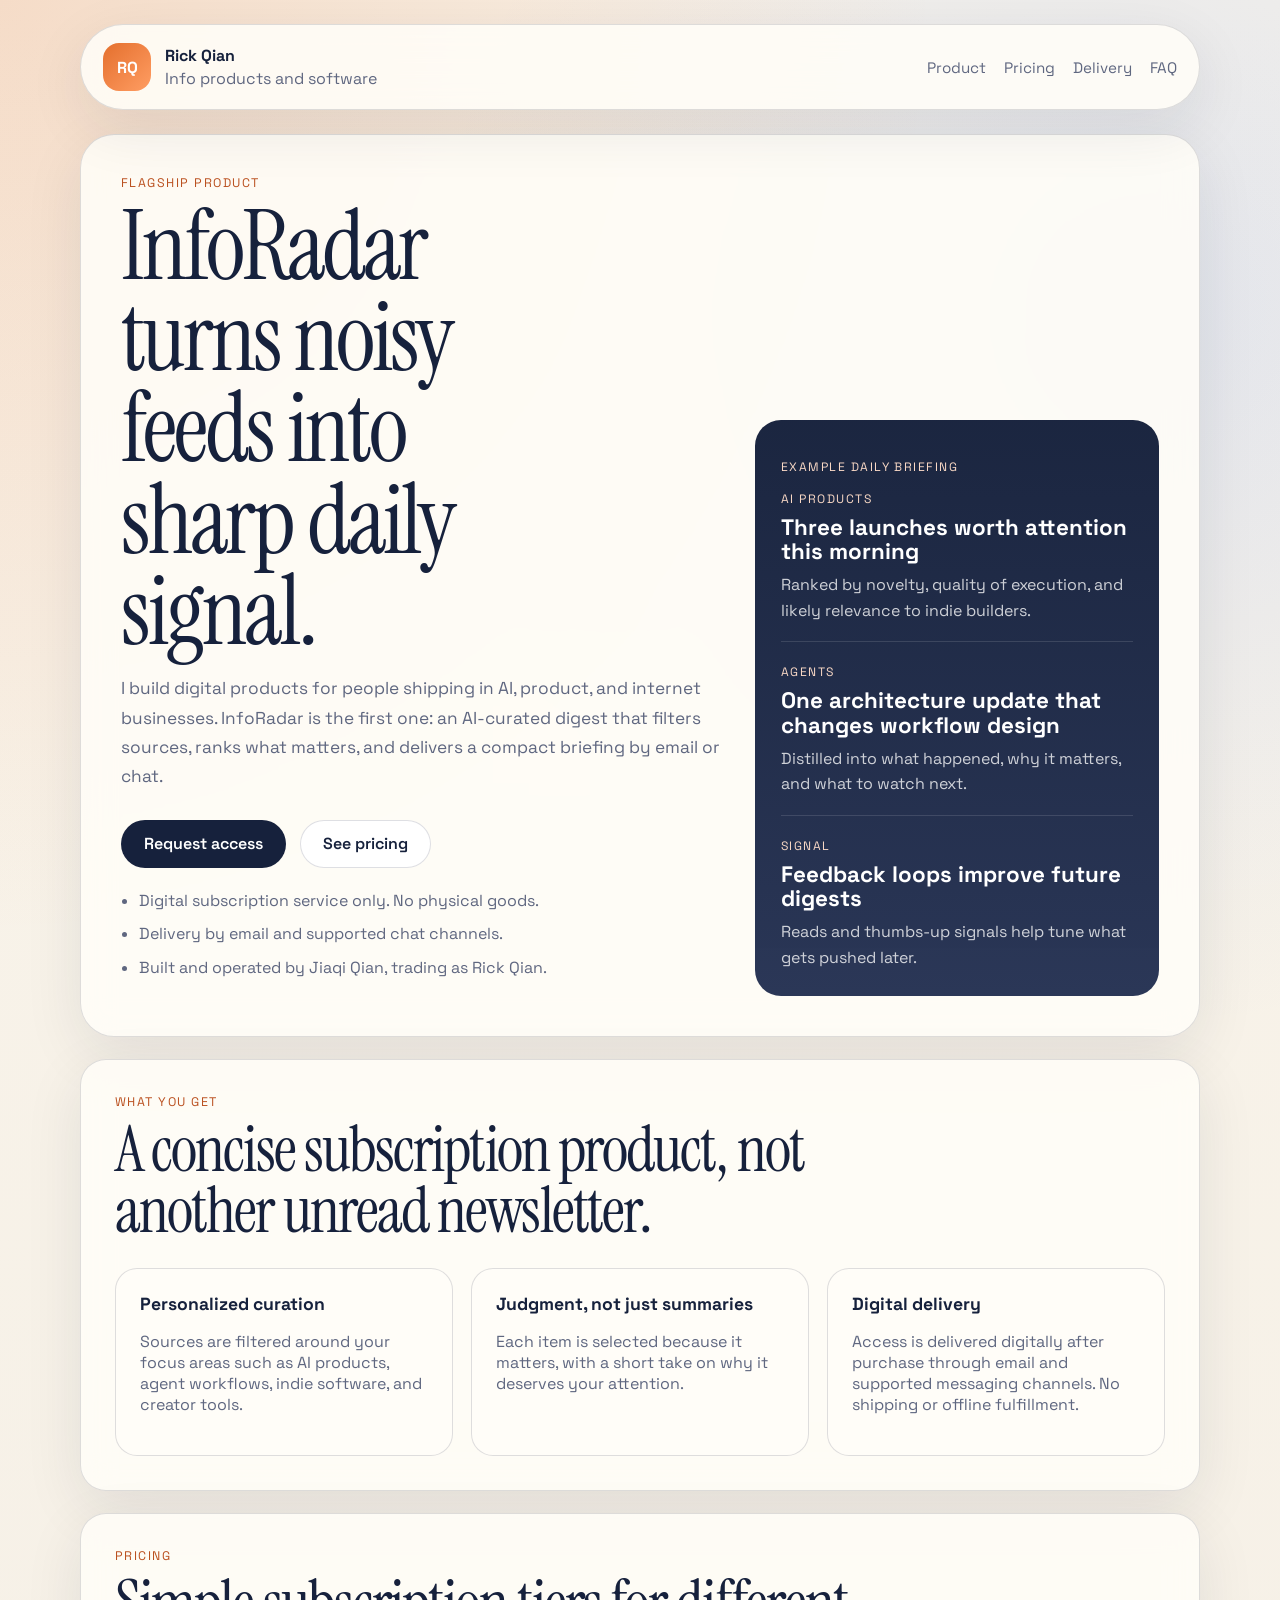
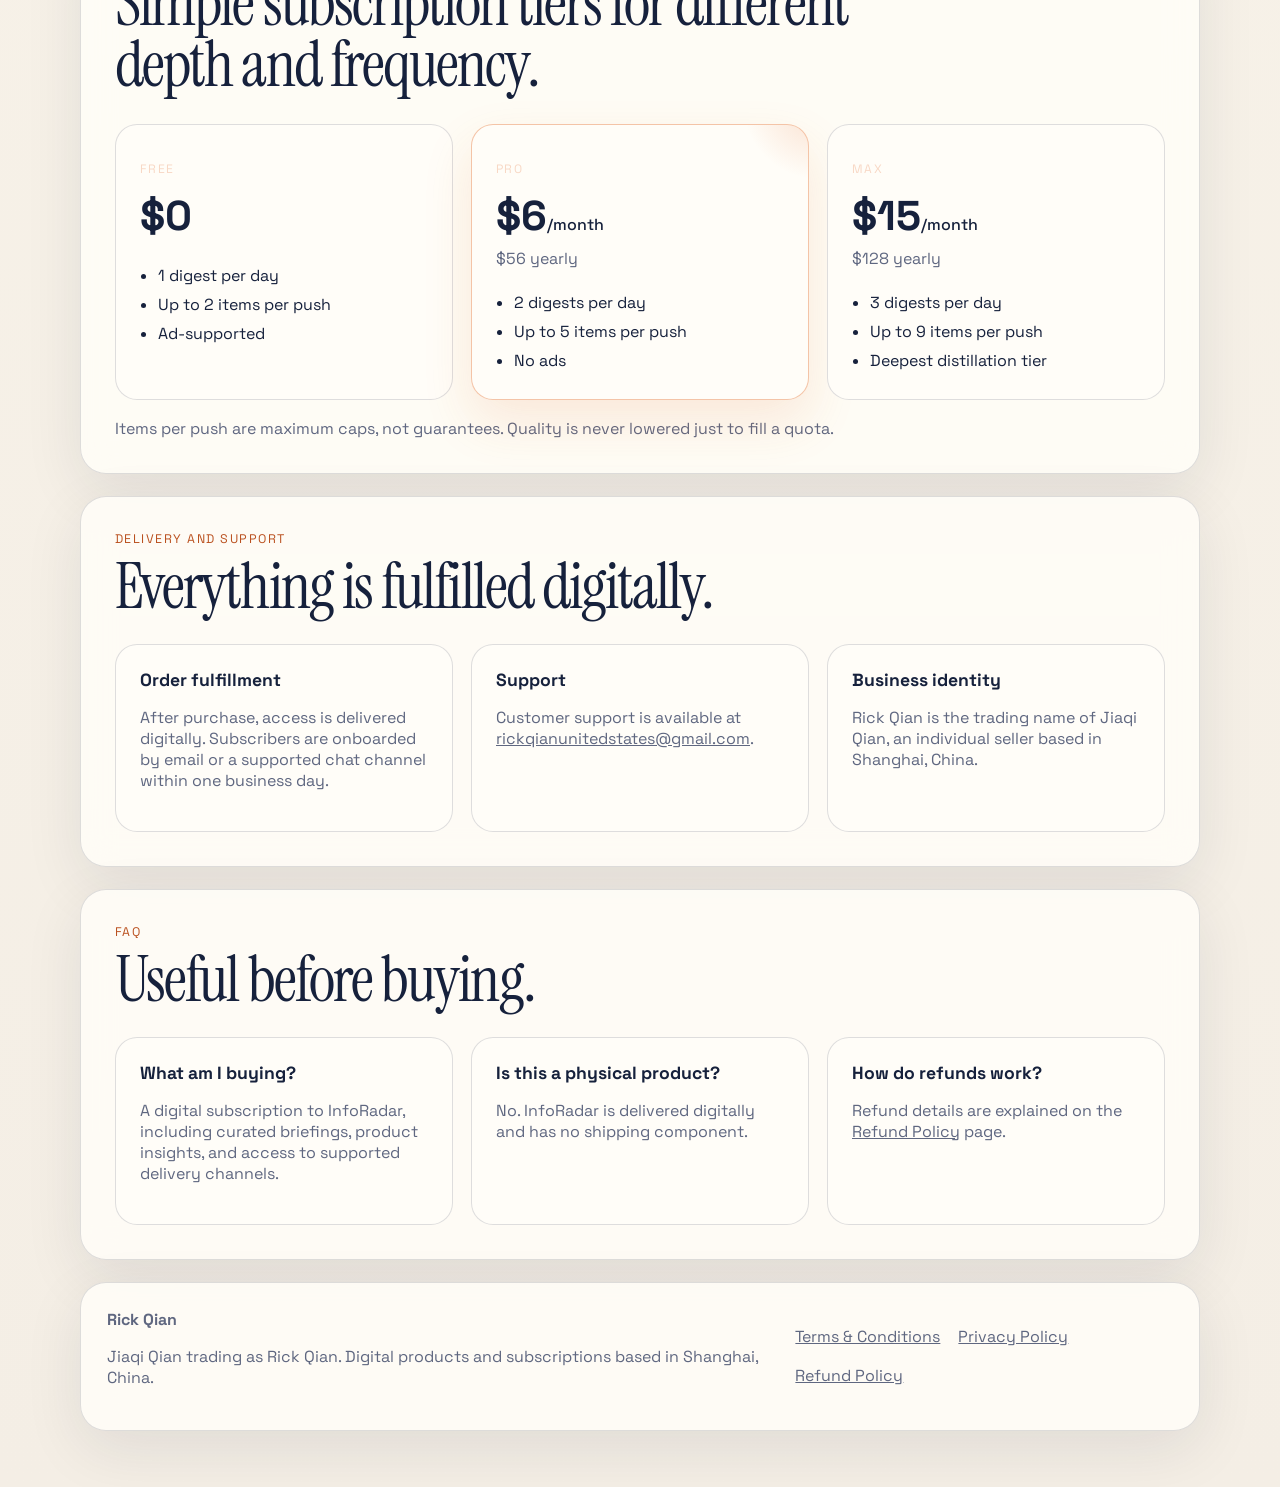
==== index.html @ 881dbdaf "Initial site for Rick Qian and InfoRadar" ====
<!doctype html>
<html lang="en">
  <head>
    <meta charset="utf-8">
    <meta name="viewport" content="width=device-width, initial-scale=1">
    <title>Rick Qian | InfoRadar</title>
    <meta
      name="description"
      content="InfoRadar is an AI-curated signal service for builders, creators, and operators who want fewer links and better judgment."
    >
    <link rel="preconnect" href="https://fonts.googleapis.com">
    <link rel="preconnect" href="https://fonts.gstatic.com" crossorigin>
    <link
      href="https://fonts.googleapis.com/css2?family=Instrument+Serif:ital@0;1&family=Space+Grotesk:wght@400;500;700&display=swap"
      rel="stylesheet"
    >
    <link rel="stylesheet" href="styles.css">
  </head>
  <body>
    <div class="page-shell">
      <header class="site-header">
        <a class="brand" href="index.html">
          <span class="brand-mark">RQ</span>
          <span class="brand-copy">
            <strong>Rick Qian</strong>
            <span>Info products and software</span>
          </span>
        </a>

        <nav class="site-nav" aria-label="Primary">
          <a href="#product">Product</a>
          <a href="#pricing">Pricing</a>
          <a href="#delivery">Delivery</a>
          <a href="#faq">FAQ</a>
        </nav>
      </header>

      <main>
        <section class="hero">
          <div class="hero-copy">
            <p class="eyebrow">Flagship product</p>
            <h1>InfoRadar turns noisy feeds into sharp daily signal.</h1>
            <p class="lead">
              I build digital products for people shipping in AI, product, and
              internet businesses. InfoRadar is the first one: an AI-curated
              digest that filters sources, ranks what matters, and delivers a
              compact briefing by email or chat.
            </p>

            <div class="hero-actions">
              <a class="button button-primary" href="mailto:rickqianunitedstates@gmail.com?subject=InfoRadar%20access">
                Request access
              </a>
              <a class="button button-secondary" href="#pricing">See pricing</a>
            </div>

            <ul class="hero-points">
              <li>Digital subscription service only. No physical goods.</li>
              <li>Delivery by email and supported chat channels.</li>
              <li>Built and operated by Jiaqi Qian, trading as Rick Qian.</li>
            </ul>
          </div>

          <aside class="hero-card" aria-label="Example digest">
            <p class="card-label">Example daily briefing</p>
            <div class="digest-item">
              <span class="digest-topic">AI products</span>
              <h2>Three launches worth attention this morning</h2>
              <p>
                Ranked by novelty, quality of execution, and likely relevance to
                indie builders.
              </p>
            </div>
            <div class="digest-item">
              <span class="digest-topic">Agents</span>
              <h2>One architecture update that changes workflow design</h2>
              <p>
                Distilled into what happened, why it matters, and what to watch
                next.
              </p>
            </div>
            <div class="digest-item">
              <span class="digest-topic">Signal</span>
              <h2>Feedback loops improve future digests</h2>
              <p>
                Reads and thumbs-up signals help tune what gets pushed later.
              </p>
            </div>
          </aside>
        </section>

        <section class="section" id="product">
          <div class="section-heading">
            <p class="eyebrow">What you get</p>
            <h2>A concise subscription product, not another unread newsletter.</h2>
          </div>

          <div class="feature-grid">
            <article class="feature-card">
              <h3>Personalized curation</h3>
              <p>
                Sources are filtered around your focus areas such as AI products,
                agent workflows, indie software, and creator tools.
              </p>
            </article>
            <article class="feature-card">
              <h3>Judgment, not just summaries</h3>
              <p>
                Each item is selected because it matters, with a short take on
                why it deserves your attention.
              </p>
            </article>
            <article class="feature-card">
              <h3>Digital delivery</h3>
              <p>
                Access is delivered digitally after purchase through email and
                supported messaging channels. No shipping or offline fulfillment.
              </p>
            </article>
          </div>
        </section>

        <section class="section" id="pricing">
          <div class="section-heading">
            <p class="eyebrow">Pricing</p>
            <h2>Simple subscription tiers for different depth and frequency.</h2>
          </div>

          <div class="pricing-grid">
            <article class="price-card">
              <p class="tier">Free</p>
              <p class="price">$0</p>
              <ul>
                <li>1 digest per day</li>
                <li>Up to 2 items per push</li>
                <li>Ad-supported</li>
              </ul>
            </article>

            <article class="price-card featured">
              <p class="tier">Pro</p>
              <p class="price">$6<span>/month</span></p>
              <p class="price-subtitle">$56 yearly</p>
              <ul>
                <li>2 digests per day</li>
                <li>Up to 5 items per push</li>
                <li>No ads</li>
              </ul>
            </article>

            <article class="price-card">
              <p class="tier">Max</p>
              <p class="price">$15<span>/month</span></p>
              <p class="price-subtitle">$128 yearly</p>
              <ul>
                <li>3 digests per day</li>
                <li>Up to 9 items per push</li>
                <li>Deepest distillation tier</li>
              </ul>
            </article>
          </div>

          <p class="pricing-note">
            Items per push are maximum caps, not guarantees. Quality is never
            lowered just to fill a quota.
          </p>
        </section>

        <section class="section delivery" id="delivery">
          <div class="section-heading">
            <p class="eyebrow">Delivery and support</p>
            <h2>Everything is fulfilled digitally.</h2>
          </div>

          <div class="delivery-grid">
            <article>
              <h3>Order fulfillment</h3>
              <p>
                After purchase, access is delivered digitally. Subscribers are
                onboarded by email or a supported chat channel within one
                business day.
              </p>
            </article>
            <article>
              <h3>Support</h3>
              <p>
                Customer support is available at
                <a href="mailto:rickqianunitedstates@gmail.com">rickqianunitedstates@gmail.com</a>.
              </p>
            </article>
            <article>
              <h3>Business identity</h3>
              <p>
                Rick Qian is the trading name of Jiaqi Qian, an individual seller
                based in Shanghai, China.
              </p>
            </article>
          </div>
        </section>

        <section class="section faq" id="faq">
          <div class="section-heading">
            <p class="eyebrow">FAQ</p>
            <h2>Useful before buying.</h2>
          </div>

          <div class="faq-list">
            <article>
              <h3>What am I buying?</h3>
              <p>
                A digital subscription to InfoRadar, including curated briefings,
                product insights, and access to supported delivery channels.
              </p>
            </article>
            <article>
              <h3>Is this a physical product?</h3>
              <p>No. InfoRadar is delivered digitally and has no shipping component.</p>
            </article>
            <article>
              <h3>How do refunds work?</h3>
              <p>
                Refund details are explained on the
                <a href="refunds.html">Refund Policy</a> page.
              </p>
            </article>
          </div>
        </section>
      </main>

      <footer class="site-footer">
        <div>
          <p class="footer-brand">Rick Qian</p>
          <p>
            Jiaqi Qian trading as Rick Qian. Digital products and subscriptions
            based in Shanghai, China.
          </p>
        </div>

        <nav aria-label="Footer">
          <a href="terms.html">Terms &amp; Conditions</a>
          <a href="privacy.html">Privacy Policy</a>
          <a href="refunds.html">Refund Policy</a>
        </nav>
      </footer>
    </div>
  </body>
</html>
---- styles.css ----
:root {
  --bg: #f7f2e8;
  --panel: #fffdf8;
  --ink: #16213c;
  --muted: #5f6780;
  --line: rgba(22, 33, 60, 0.14);
  --accent: #e46f2d;
  --accent-dark: #ba5120;
  --accent-soft: #f8d8c5;
  --shadow: 0 18px 60px rgba(22, 33, 60, 0.09);
  --radius: 26px;
}

* {
  box-sizing: border-box;
}

html {
  scroll-behavior: smooth;
}

body {
  margin: 0;
  color: var(--ink);
  background:
    radial-gradient(circle at top left, rgba(228, 111, 45, 0.18), transparent 28%),
    radial-gradient(circle at 90% 10%, rgba(68, 124, 251, 0.12), transparent 24%),
    linear-gradient(180deg, #f9f4ea 0%, #f4eee5 100%);
  font-family: "Space Grotesk", "Avenir Next", "Segoe UI", sans-serif;
}

a {
  color: inherit;
}

.page-shell {
  width: min(1120px, calc(100vw - 32px));
  margin: 0 auto;
  padding: 24px 0 56px;
}

.site-header,
.hero,
.section,
.site-footer {
  background: rgba(255, 253, 248, 0.88);
  border: 1px solid var(--line);
  box-shadow: var(--shadow);
  backdrop-filter: blur(16px);
}

.site-header {
  display: flex;
  align-items: center;
  justify-content: space-between;
  gap: 20px;
  padding: 18px 22px;
  border-radius: 999px;
  position: sticky;
  top: 16px;
  z-index: 20;
}

.brand {
  display: inline-flex;
  align-items: center;
  gap: 14px;
  text-decoration: none;
}

.brand-mark {
  width: 48px;
  height: 48px;
  border-radius: 16px;
  display: inline-flex;
  align-items: center;
  justify-content: center;
  font-weight: 700;
  color: white;
  background: linear-gradient(135deg, var(--accent), #ff9d63);
}

.brand-copy {
  display: inline-flex;
  flex-direction: column;
  gap: 2px;
}

.brand-copy strong {
  font-size: 1rem;
}

.brand-copy span,
.site-nav a,
.lead,
.hero-points,
.feature-card p,
.delivery-grid p,
.faq-list p,
.pricing-note,
.site-footer p,
.site-footer a,
.policy-copy p,
.policy-copy li {
  color: var(--muted);
}

.site-nav {
  display: inline-flex;
  flex-wrap: wrap;
  gap: 18px;
}

.site-nav a {
  text-decoration: none;
  font-size: 0.95rem;
}

.hero {
  margin-top: 24px;
  border-radius: calc(var(--radius) + 8px);
  padding: 40px;
  display: grid;
  gap: 28px;
  grid-template-columns: minmax(0, 1.2fr) minmax(320px, 0.8fr);
}

.eyebrow {
  margin: 0 0 10px;
  text-transform: uppercase;
  letter-spacing: 0.12em;
  font-size: 0.78rem;
  color: var(--accent-dark);
}

.hero h1,
.section h2,
.policy-hero h1 {
  margin: 0;
  line-height: 0.95;
  font-family: "Instrument Serif", Georgia, serif;
  font-weight: 400;
  letter-spacing: -0.03em;
}

.hero h1 {
  font-size: clamp(3rem, 8vw, 6rem);
  max-width: 10ch;
}

.lead {
  font-size: 1.08rem;
  line-height: 1.7;
  max-width: 60ch;
}

.hero-actions {
  display: flex;
  gap: 14px;
  flex-wrap: wrap;
  margin: 28px 0 20px;
}

.button {
  display: inline-flex;
  align-items: center;
  justify-content: center;
  min-height: 48px;
  padding: 0 22px;
  border-radius: 999px;
  text-decoration: none;
  font-weight: 600;
  border: 1px solid var(--line);
}

.button-primary {
  background: var(--ink);
  color: white;
  border-color: transparent;
}

.button-secondary {
  background: white;
}

.hero-points {
  display: grid;
  gap: 8px;
  padding-left: 18px;
  line-height: 1.6;
}

.hero-card {
  align-self: end;
  background: linear-gradient(180deg, rgba(22, 33, 60, 0.98), rgba(31, 44, 78, 0.95));
  color: white;
  border-radius: var(--radius);
  padding: 26px;
}

.card-label,
.digest-topic,
.tier {
  text-transform: uppercase;
  letter-spacing: 0.12em;
  font-size: 0.76rem;
  color: var(--accent-soft);
}

.digest-item + .digest-item {
  margin-top: 18px;
  padding-top: 18px;
  border-top: 1px solid rgba(255, 255, 255, 0.12);
}

.digest-item h2 {
  margin: 8px 0 8px;
  font-size: 1.4rem;
  line-height: 1.08;
}

.digest-item p {
  margin: 0;
  color: rgba(255, 255, 255, 0.78);
  line-height: 1.6;
}

.section {
  margin-top: 22px;
  border-radius: var(--radius);
  padding: 34px;
}

.section-heading {
  max-width: 750px;
}

.section h2,
.policy-hero h1 {
  font-size: clamp(2.2rem, 5vw, 4rem);
}

.feature-grid,
.delivery-grid,
.faq-list {
  display: grid;
  gap: 18px;
  grid-template-columns: repeat(3, minmax(0, 1fr));
  margin-top: 26px;
}

.feature-card,
.delivery-grid article,
.faq-list article,
.price-card {
  background: var(--panel);
  border: 1px solid var(--line);
  border-radius: 22px;
  padding: 24px;
}

.feature-card h3,
.delivery-grid h3,
.faq-list h3 {
  margin: 0 0 10px;
  font-size: 1.1rem;
}

.pricing-grid {
  display: grid;
  grid-template-columns: repeat(3, minmax(0, 1fr));
  gap: 18px;
  margin-top: 28px;
}

.price-card {
  position: relative;
  overflow: hidden;
}

.price-card.featured {
  border-color: rgba(228, 111, 45, 0.4);
  box-shadow: 0 22px 50px rgba(228, 111, 45, 0.14);
}

.price-card.featured::after {
  content: "";
  position: absolute;
  inset: auto -30% 75% auto;
  width: 180px;
  height: 180px;
  background: radial-gradient(circle, rgba(228, 111, 45, 0.22), transparent 60%);
}

.price {
  margin: 8px 0 0;
  font-size: 2.6rem;
  font-weight: 700;
}

.price span {
  font-size: 1rem;
  font-weight: 500;
}

.price-subtitle {
  margin-top: 6px;
  color: var(--muted);
}

.price-card ul {
  margin: 20px 0 0;
  padding-left: 18px;
  line-height: 1.8;
}

.pricing-note {
  margin: 18px 0 0;
}

.site-footer {
  margin-top: 22px;
  padding: 26px;
  border-radius: var(--radius);
  display: flex;
  justify-content: space-between;
  gap: 24px;
  align-items: center;
}

.footer-brand {
  margin: 0 0 8px;
  color: var(--ink);
  font-weight: 700;
}

.site-footer nav {
  display: flex;
  gap: 18px;
  flex-wrap: wrap;
}

.policy-hero {
  margin-top: 24px;
  padding: 34px;
  border: 1px solid var(--line);
  border-radius: var(--radius);
  background: rgba(255, 253, 248, 0.92);
  box-shadow: var(--shadow);
}

.policy-copy {
  margin-top: 18px;
  padding: 0 4px 8px;
  max-width: 820px;
}

.policy-copy h2 {
  margin-top: 34px;
  margin-bottom: 12px;
  font-size: 1.3rem;
}

.policy-copy p,
.policy-copy li {
  line-height: 1.8;
  font-size: 1rem;
}

.policy-copy ul {
  padding-left: 18px;
}

@media (max-width: 920px) {
  .site-header,
  .site-footer,
  .hero,
  .feature-grid,
  .pricing-grid,
  .delivery-grid,
  .faq-list {
    grid-template-columns: 1fr;
  }

  .site-header,
  .site-footer {
    border-radius: 28px;
  }

  .site-header,
  .site-footer {
    align-items: flex-start;
  }

  .hero {
    padding: 28px;
  }
}

@media (max-width: 640px) {
  .page-shell {
    width: min(100vw - 18px, 100%);
    padding-top: 10px;
  }

  .site-header,
  .section,
  .site-footer,
  .policy-hero {
    padding: 22px;
  }

  .hero {
    padding: 22px;
  }
}
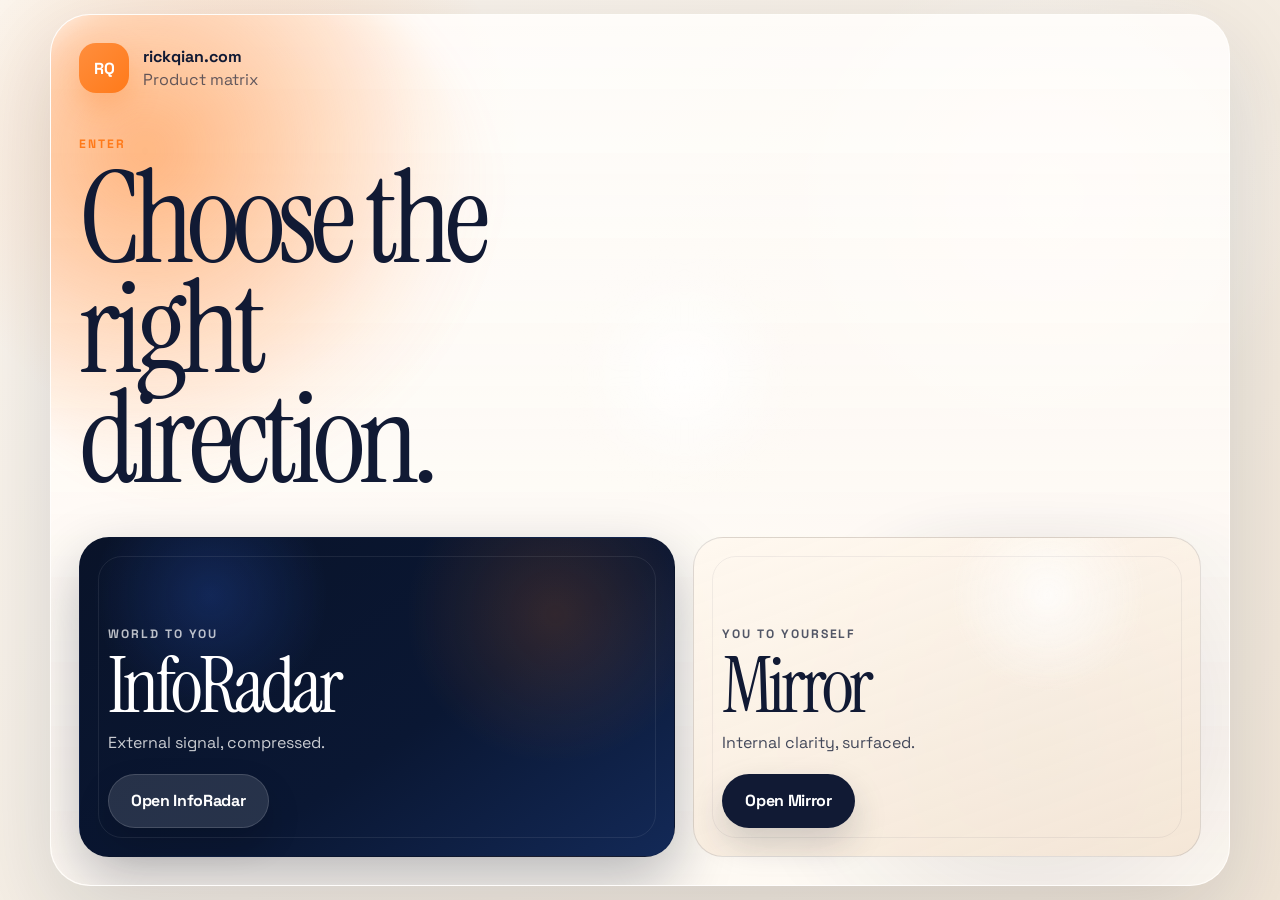
==== commit fc0f2e2c: "Simplify root site into entry screen" ====
--- a/index.html
+++ b/index.html
@@ -3,245 +3,128 @@
   <head>
     <meta charset="utf-8">
     <meta name="viewport" content="width=device-width, initial-scale=1">
-    <title>Rick Qian | InfoRadar</title>
+    <title>rickqian.com | Product Matrix</title>
     <meta
       name="description"
-      content="InfoRadar is an AI-curated signal service for builders, creators, and operators who want fewer links and better judgment."
+      content="Two products. Two directions. Choose the right entrance."
     >
+    <meta
+      name="websitelaunches-verification"
+      content="904a198baa85caa9e404f92781be7e97"
+    >
+    <meta property="og:title" content="rickqian.com | Product Matrix">
+    <meta
+      property="og:description"
+      content="InfoRadar for external signal. Mirror for internal clarity."
+    >
+    <meta property="og:type" content="website">
+    <meta property="og:url" content="https://rickqian.com/">
+    <meta name="twitter:card" content="summary_large_image">
+    <meta name="twitter:title" content="rickqian.com | Product Matrix">
+    <meta
+      name="twitter:description"
+      content="InfoRadar for external signal. Mirror for internal clarity."
+    >
+    <link rel="canonical" href="https://rickqian.com/">
     <link rel="preconnect" href="https://fonts.googleapis.com">
     <link rel="preconnect" href="https://fonts.gstatic.com" crossorigin>
     <link
       href="https://fonts.googleapis.com/css2?family=Instrument+Serif:ital@0;1&family=Space+Grotesk:wght@400;500;700&display=swap"
       rel="stylesheet"
     >
-    <link rel="stylesheet" href="styles.css">
+    <link rel="stylesheet" href="root.css?v=20260324a">
   </head>
   <body>
-    <div class="page-shell">
-      <header class="site-header">
-        <a class="brand" href="index.html">
+    <main class="shell">
+      <section class="stage" id="hero">
+        <div class="noise noise-one" aria-hidden="true"></div>
+        <div class="noise noise-two" aria-hidden="true"></div>
+        <div class="noise noise-three" aria-hidden="true"></div>
+
+        <a class="brand" href="#hero" aria-label="rickqian.com">
           <span class="brand-mark">RQ</span>
           <span class="brand-copy">
-            <strong>Rick Qian</strong>
-            <span>Info products and software</span>
+            <strong>rickqian.com</strong>
+            <span>Product matrix</span>
           </span>
         </a>
 
-        <nav class="site-nav" aria-label="Primary">
-          <a href="#product">Product</a>
-          <a href="#pricing">Pricing</a>
-          <a href="#delivery">Delivery</a>
-          <a href="#faq">FAQ</a>
-        </nav>
-      </header>
-
-      <main>
-        <section class="hero">
-          <div class="hero-copy">
-            <p class="eyebrow">Flagship product</p>
-            <h1>InfoRadar turns noisy feeds into sharp daily signal.</h1>
-            <p class="lead">
-              I build digital products for people shipping in AI, product, and
-              internet businesses. InfoRadar is the first one: an AI-curated
-              digest that filters sources, ranks what matters, and delivers a
-              compact briefing by email or chat.
-            </p>
-
-            <div class="hero-actions">
-              <a class="button button-primary" href="mailto:rickqianunitedstates@gmail.com?subject=InfoRadar%20access">
-                Request access
-              </a>
-              <a class="button button-secondary" href="#pricing">See pricing</a>
-            </div>
-
-            <ul class="hero-points">
-              <li>Digital subscription service only. No physical goods.</li>
-              <li>Delivery by email and supported chat channels.</li>
-              <li>Built and operated by Jiaqi Qian, trading as Rick Qian.</li>
-            </ul>
-          </div>
-
-          <aside class="hero-card" aria-label="Example digest">
-            <p class="card-label">Example daily briefing</p>
-            <div class="digest-item">
-              <span class="digest-topic">AI products</span>
-              <h2>Three launches worth attention this morning</h2>
-              <p>
-                Ranked by novelty, quality of execution, and likely relevance to
-                indie builders.
-              </p>
-            </div>
-            <div class="digest-item">
-              <span class="digest-topic">Agents</span>
-              <h2>One architecture update that changes workflow design</h2>
-              <p>
-                Distilled into what happened, why it matters, and what to watch
-                next.
-              </p>
-            </div>
-            <div class="digest-item">
-              <span class="digest-topic">Signal</span>
-              <h2>Feedback loops improve future digests</h2>
-              <p>
-                Reads and thumbs-up signals help tune what gets pushed later.
-              </p>
-            </div>
-          </aside>
-        </section>
-
-        <section class="section" id="product">
-          <div class="section-heading">
-            <p class="eyebrow">What you get</p>
-            <h2>A concise subscription product, not another unread newsletter.</h2>
-          </div>
-
-          <div class="feature-grid">
-            <article class="feature-card">
-              <h3>Personalized curation</h3>
-              <p>
-                Sources are filtered around your focus areas such as AI products,
-                agent workflows, indie software, and creator tools.
-              </p>
-            </article>
-            <article class="feature-card">
-              <h3>Judgment, not just summaries</h3>
-              <p>
-                Each item is selected because it matters, with a short take on
-                why it deserves your attention.
-              </p>
-            </article>
-            <article class="feature-card">
-              <h3>Digital delivery</h3>
-              <p>
-                Access is delivered digitally after purchase through email and
-                supported messaging channels. No shipping or offline fulfillment.
-              </p>
-            </article>
-          </div>
-        </section>
-
-        <section class="section" id="pricing">
-          <div class="section-heading">
-            <p class="eyebrow">Pricing</p>
-            <h2>Simple subscription tiers for different depth and frequency.</h2>
-          </div>
-
-          <div class="pricing-grid">
-            <article class="price-card">
-              <p class="tier">Free</p>
-              <p class="price">$0</p>
-              <ul>
-                <li>1 digest per day</li>
-                <li>Up to 2 items per push</li>
-                <li>Ad-supported</li>
-              </ul>
-            </article>
-
-            <article class="price-card featured">
-              <p class="tier">Pro</p>
-              <p class="price">$6<span>/month</span></p>
-              <p class="price-subtitle">$56 yearly</p>
-              <ul>
-                <li>2 digests per day</li>
-                <li>Up to 5 items per push</li>
-                <li>No ads</li>
-              </ul>
-            </article>
-
-            <article class="price-card">
-              <p class="tier">Max</p>
-              <p class="price">$15<span>/month</span></p>
-              <p class="price-subtitle">$128 yearly</p>
-              <ul>
-                <li>3 digests per day</li>
-                <li>Up to 9 items per push</li>
-                <li>Deepest distillation tier</li>
-              </ul>
-            </article>
-          </div>
-
-          <p class="pricing-note">
-            Items per push are maximum caps, not guarantees. Quality is never
-            lowered just to fill a quota.
-          </p>
-        </section>
-
-        <section class="section delivery" id="delivery">
-          <div class="section-heading">
-            <p class="eyebrow">Delivery and support</p>
-            <h2>Everything is fulfilled digitally.</h2>
-          </div>
-
-          <div class="delivery-grid">
-            <article>
-              <h3>Order fulfillment</h3>
-              <p>
-                After purchase, access is delivered digitally. Subscribers are
-                onboarded by email or a supported chat channel within one
-                business day.
-              </p>
-            </article>
-            <article>
-              <h3>Support</h3>
-              <p>
-                Customer support is available at
-                <a href="mailto:rickqianunitedstates@gmail.com">rickqianunitedstates@gmail.com</a>.
-              </p>
-            </article>
-            <article>
-              <h3>Business identity</h3>
-              <p>
-                Rick Qian is the trading name of Jiaqi Qian, an individual seller
-                based in Shanghai, China.
-              </p>
-            </article>
-          </div>
-        </section>
-
-        <section class="section faq" id="faq">
-          <div class="section-heading">
-            <p class="eyebrow">FAQ</p>
-            <h2>Useful before buying.</h2>
-          </div>
-
-          <div class="faq-list">
-            <article>
-              <h3>What am I buying?</h3>
-              <p>
-                A digital subscription to InfoRadar, including curated briefings,
-                product insights, and access to supported delivery channels.
-              </p>
-            </article>
-            <article>
-              <h3>Is this a physical product?</h3>
-              <p>No. InfoRadar is delivered digitally and has no shipping component.</p>
-            </article>
-            <article>
-              <h3>How do refunds work?</h3>
-              <p>
-                Refund details are explained on the
-                <a href="refunds.html">Refund Policy</a> page.
-              </p>
-            </article>
-          </div>
-        </section>
-      </main>
-
-      <footer class="site-footer">
-        <div>
-          <p class="footer-brand">Rick Qian</p>
-          <p>
-            Jiaqi Qian trading as Rick Qian. Digital products and subscriptions
-            based in Shanghai, China.
-          </p>
+        <div class="hero-copy">
+          <p class="eyebrow">Enter</p>
+          <h1>Choose the right direction.</h1>
         </div>
 
-        <nav aria-label="Footer">
-          <a href="terms.html">Terms &amp; Conditions</a>
-          <a href="privacy.html">Privacy Policy</a>
-          <a href="refunds.html">Refund Policy</a>
-        </nav>
-      </footer>
-    </div>
+        <div class="entry-grid" aria-label="Product choices">
+          <article class="entry-card entry-card-dark">
+            <p class="entry-kicker">World to you</p>
+            <h2>InfoRadar</h2>
+            <p class="entry-note">External signal, compressed.</p>
+            <a
+              class="button button-dark"
+              href="https://inforadar.rickqian.com/"
+              data-carry-context
+              data-default-product="inforadar"
+              data-default-src="rickqian.com"
+              data-default-entry="root-choice"
+            >Open InfoRadar</a>
+          </article>
+
+          <article class="entry-card entry-card-light">
+            <p class="entry-kicker">You to yourself</p>
+            <h2>Mirror</h2>
+            <p class="entry-note">Internal clarity, surfaced.</p>
+            <a
+              class="button button-light"
+              href="https://mirror.rickqian.com/"
+              data-carry-context
+              data-default-product="mirror"
+              data-default-src="rickqian.com"
+              data-default-entry="root-choice"
+            >Open Mirror</a>
+          </article>
+        </div>
+      </section>
+    </main>
+
+    <script>
+      const allowedKeys = ["product", "src", "channel", "campaign", "creative", "entry"];
+      const pageParams = new URLSearchParams(window.location.search);
+
+      const shouldCarry = (href) => {
+        if (!href || href.startsWith("#") || href.startsWith("mailto:") || href.startsWith("tel:")) {
+          return false;
+        }
+
+        try {
+          const url = new URL(href, window.location.href);
+          return url.protocol === "http:" || url.protocol === "https:";
+        } catch {
+          return false;
+        }
+      };
+
+      const applyContext = (link) => {
+        if (!shouldCarry(link.getAttribute("href"))) {
+          return;
+        }
+
+        const targetUrl = new URL(link.href, window.location.href);
+
+        allowedKeys.forEach((key) => {
+          const existing = targetUrl.searchParams.get(key);
+          const incoming = pageParams.get(key);
+          const fallback = link.dataset[`default${key.charAt(0).toUpperCase()}${key.slice(1)}`];
+          const value = existing || incoming || fallback;
+
+          if (value) {
+            targetUrl.searchParams.set(key, value);
+          }
+        });
+
+        link.href = targetUrl.toString();
+      };
+
+      document.querySelectorAll("[data-carry-context]").forEach(applyContext);
+    </script>
   </body>
 </html>
--- a/root.css
+++ b/root.css
@@ -0,0 +1,344 @@
+:root {
+  --bg: #f4ede3;
+  --paper: rgba(255, 250, 244, 0.74);
+  --ink: #111a34;
+  --ink-soft: rgba(17, 26, 52, 0.66);
+  --line: rgba(17, 26, 52, 0.12);
+  --orange: #ff7a1a;
+  --midnight: #071126;
+  --glow: 0 30px 90px rgba(17, 26, 52, 0.14);
+  --radius-xl: 40px;
+  --radius-lg: 30px;
+  --radius-pill: 999px;
+}
+
+* {
+  box-sizing: border-box;
+}
+
+html {
+  scroll-behavior: smooth;
+}
+
+body {
+  margin: 0;
+  min-height: 100vh;
+  background:
+    radial-gradient(circle at 18% 18%, rgba(255, 122, 26, 0.24), transparent 23%),
+    radial-gradient(circle at 82% 22%, rgba(255, 255, 255, 0.7), transparent 20%),
+    linear-gradient(135deg, #fbf6ef 0%, var(--bg) 52%, #f0e5d7 100%);
+  color: var(--ink);
+  font-family: "Space Grotesk", "Avenir Next", "Segoe UI", sans-serif;
+  overflow-x: hidden;
+}
+
+a {
+  color: inherit;
+  text-decoration: none;
+}
+
+.shell {
+  width: min(1180px, calc(100vw - 28px));
+  min-height: 100vh;
+  margin: 0 auto;
+  padding: 14px 0;
+}
+
+.stage {
+  position: relative;
+  min-height: calc(100vh - 28px);
+  padding: 28px;
+  overflow: hidden;
+  border: 1px solid rgba(255, 255, 255, 0.58);
+  border-radius: var(--radius-xl);
+  background:
+    linear-gradient(180deg, rgba(255, 255, 255, 0.54), rgba(255, 250, 244, 0.7)),
+    var(--paper);
+  box-shadow: var(--glow);
+  display: grid;
+  align-content: space-between;
+  gap: 36px;
+}
+
+.noise {
+  position: absolute;
+  border-radius: 999px;
+  filter: blur(16px);
+  pointer-events: none;
+}
+
+.noise-one {
+  top: -6%;
+  left: -8%;
+  width: 42vw;
+  height: 42vw;
+  min-width: 260px;
+  min-height: 260px;
+  background:
+    radial-gradient(circle at 35% 35%, rgba(255, 122, 26, 0.54), rgba(255, 122, 26, 0.05) 58%, transparent 72%);
+}
+
+.noise-two {
+  right: -12%;
+  bottom: -8%;
+  width: 48vw;
+  height: 34vw;
+  min-width: 300px;
+  min-height: 220px;
+  background:
+    radial-gradient(circle at 45% 45%, rgba(17, 26, 52, 0.14), rgba(17, 26, 52, 0.02) 58%, transparent 76%);
+}
+
+.noise-three {
+  top: 28%;
+  left: 44%;
+  width: 18vw;
+  height: 18vw;
+  min-width: 140px;
+  min-height: 140px;
+  background:
+    radial-gradient(circle at 50% 50%, rgba(255, 255, 255, 0.88), rgba(255, 255, 255, 0.08) 60%, transparent 80%);
+}
+
+.brand,
+.hero-copy,
+.entry-grid {
+  position: relative;
+  z-index: 1;
+}
+
+.brand {
+  display: inline-flex;
+  align-items: center;
+  gap: 14px;
+  width: fit-content;
+}
+
+.brand-mark {
+  width: 50px;
+  height: 50px;
+  display: inline-flex;
+  align-items: center;
+  justify-content: center;
+  border-radius: 17px;
+  background: linear-gradient(135deg, #ff8e3d, var(--orange));
+  color: white;
+  font-weight: 700;
+  box-shadow: 0 14px 30px rgba(255, 122, 26, 0.28);
+}
+
+.brand-copy {
+  display: inline-flex;
+  flex-direction: column;
+  gap: 2px;
+}
+
+.brand-copy strong {
+  font-size: 1rem;
+}
+
+.brand-copy span {
+  color: var(--ink-soft);
+}
+
+.hero-copy {
+  display: grid;
+  gap: 12px;
+  max-width: 760px;
+  margin-top: auto;
+}
+
+.eyebrow,
+.entry-kicker {
+  margin: 0;
+  font-size: 0.76rem;
+  font-weight: 700;
+  letter-spacing: 0.16em;
+  text-transform: uppercase;
+}
+
+.eyebrow {
+  color: var(--orange);
+}
+
+h1,
+h2 {
+  margin: 0;
+  font-family: "Instrument Serif", Georgia, serif;
+  font-weight: 400;
+  letter-spacing: -0.05em;
+}
+
+h1 {
+  max-width: 8ch;
+  font-size: clamp(4.8rem, 10vw, 8.4rem);
+  line-height: 0.86;
+}
+
+.entry-grid {
+  display: grid;
+  grid-template-columns: minmax(0, 1.08fr) minmax(0, 0.92fr);
+  align-items: end;
+  gap: 18px;
+}
+
+.entry-card {
+  position: relative;
+  min-height: 320px;
+  padding: 28px;
+  border-radius: var(--radius-lg);
+  border: 1px solid var(--line);
+  backdrop-filter: blur(10px);
+  display: grid;
+  align-content: end;
+  gap: 10px;
+}
+
+.entry-card::before {
+  content: "";
+  position: absolute;
+  inset: 18px;
+  border-radius: 24px;
+  pointer-events: none;
+}
+
+.entry-card-dark {
+  color: white;
+  background:
+    radial-gradient(circle at 22% 18%, rgba(54, 113, 255, 0.2), transparent 22%),
+    radial-gradient(circle at 80% 24%, rgba(255, 122, 26, 0.16), transparent 28%),
+    linear-gradient(145deg, #091329 0%, #0a1733 58%, #132957 100%);
+  box-shadow: 0 24px 60px rgba(7, 17, 38, 0.28);
+}
+
+.entry-card-dark::before {
+  border: 1px solid rgba(255, 255, 255, 0.08);
+}
+
+.entry-card-light {
+  background:
+    radial-gradient(circle at 70% 18%, rgba(255, 255, 255, 0.74), transparent 22%),
+    linear-gradient(160deg, rgba(255, 248, 239, 0.96), rgba(244, 229, 212, 0.86));
+}
+
+.entry-card-light::before {
+  border: 1px solid rgba(17, 26, 52, 0.06);
+}
+
+.entry-card h2 {
+  font-size: clamp(3rem, 6vw, 4.8rem);
+  line-height: 0.9;
+}
+
+.entry-kicker {
+  color: inherit;
+  opacity: 0.72;
+}
+
+.entry-note {
+  margin: 0;
+  max-width: 17rem;
+  color: inherit;
+  opacity: 0.78;
+  font-size: 1rem;
+  line-height: 1.55;
+}
+
+.button {
+  display: inline-flex;
+  align-items: center;
+  justify-content: center;
+  width: fit-content;
+  min-height: 54px;
+  margin-top: 8px;
+  padding: 0 22px;
+  border-radius: var(--radius-pill);
+  border: 1px solid transparent;
+  font-weight: 700;
+  letter-spacing: -0.02em;
+  transition: transform 150ms ease, box-shadow 150ms ease, background 150ms ease, border-color 150ms ease;
+}
+
+.button:hover {
+  transform: translateY(-1px);
+}
+
+.button-dark {
+  background: rgba(255, 255, 255, 0.12);
+  border-color: rgba(255, 255, 255, 0.14);
+  box-shadow: 0 16px 34px rgba(0, 0, 0, 0.16);
+}
+
+.button-dark:hover {
+  background: rgba(255, 255, 255, 0.18);
+}
+
+.button-light {
+  background: var(--ink);
+  color: white;
+  box-shadow: 0 16px 34px rgba(17, 26, 52, 0.18);
+}
+
+.button-light:hover {
+  background: #1a2750;
+}
+
+@media (max-width: 860px) {
+  .entry-grid {
+    grid-template-columns: 1fr;
+  }
+
+  .entry-card {
+    min-height: 280px;
+  }
+
+  h1 {
+    max-width: 9ch;
+    font-size: clamp(3.8rem, 15vw, 6rem);
+  }
+}
+
+@media (max-width: 640px) {
+  .shell {
+    width: min(100vw - 16px, 100%);
+    padding: 8px 0;
+  }
+
+  .stage {
+    min-height: calc(100vh - 16px);
+    padding: 20px;
+    gap: 28px;
+  }
+
+  .brand {
+    gap: 12px;
+  }
+
+  .brand-mark {
+    width: 46px;
+    height: 46px;
+  }
+
+  .entry-card {
+    min-height: 248px;
+    padding: 22px;
+  }
+
+  .entry-card h2 {
+    font-size: clamp(2.5rem, 12vw, 3.6rem);
+  }
+
+  .button {
+    width: 100%;
+  }
+
+  .noise-one {
+    width: 78vw;
+    height: 78vw;
+  }
+
+  .noise-two {
+    width: 80vw;
+    height: 54vw;
+  }
+}
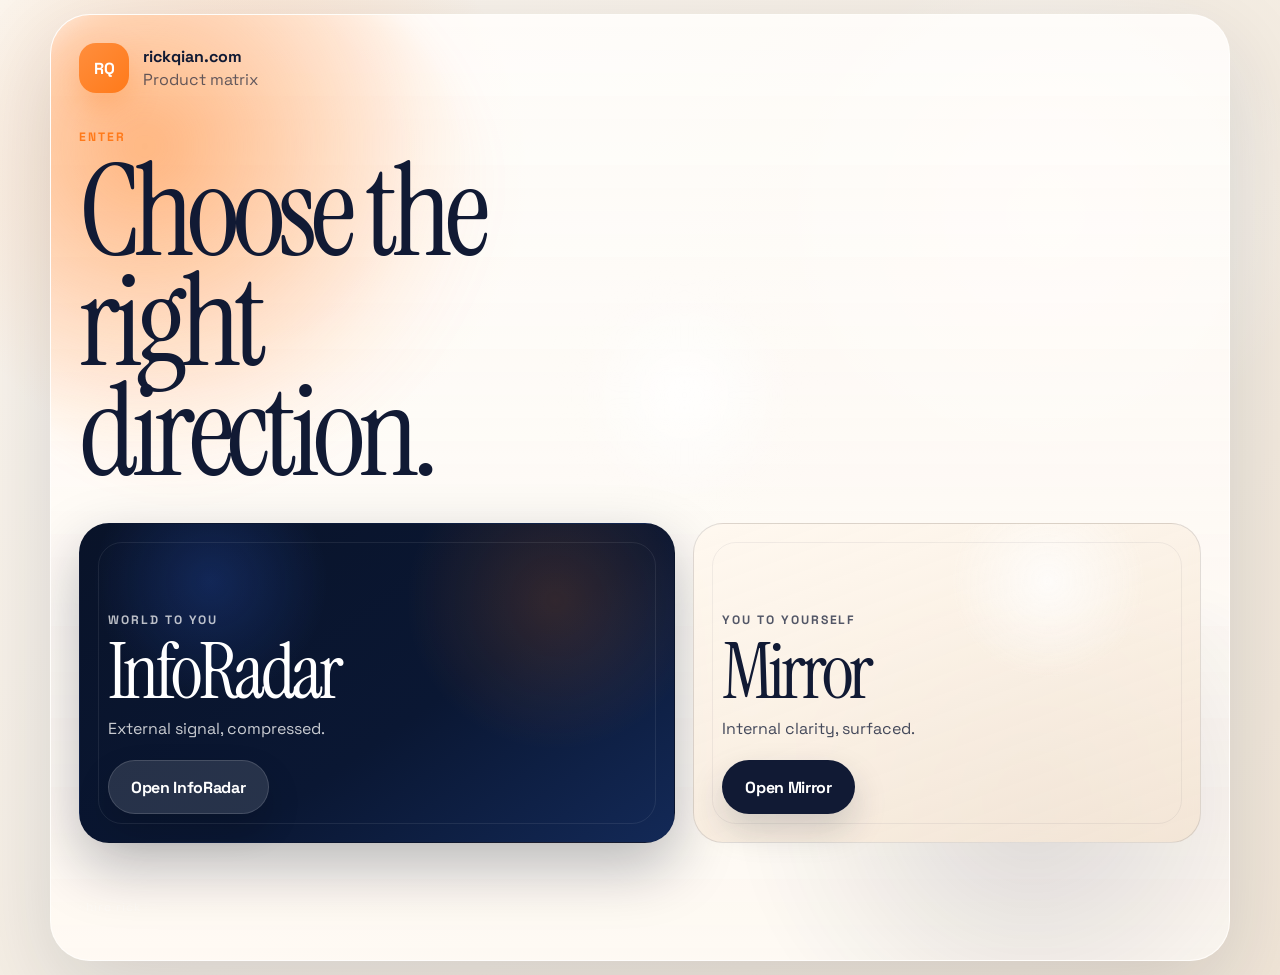
==== commit 0af755ff: "feat: add hire/resume link to homepage" ====
--- a/index.html
+++ b/index.html
@@ -83,6 +83,12 @@
             >Open Mirror</a>
           </article>
         </div>
+
+        <p class="resume-link">
+          <a href="/resume-game.html" style="font-size:.75rem;color:rgba(255,255,255,.35);text-decoration:none;letter-spacing:.08em;">
+            · hire rick ·
+          </a>
+        </p>
       </section>
     </main>
 
